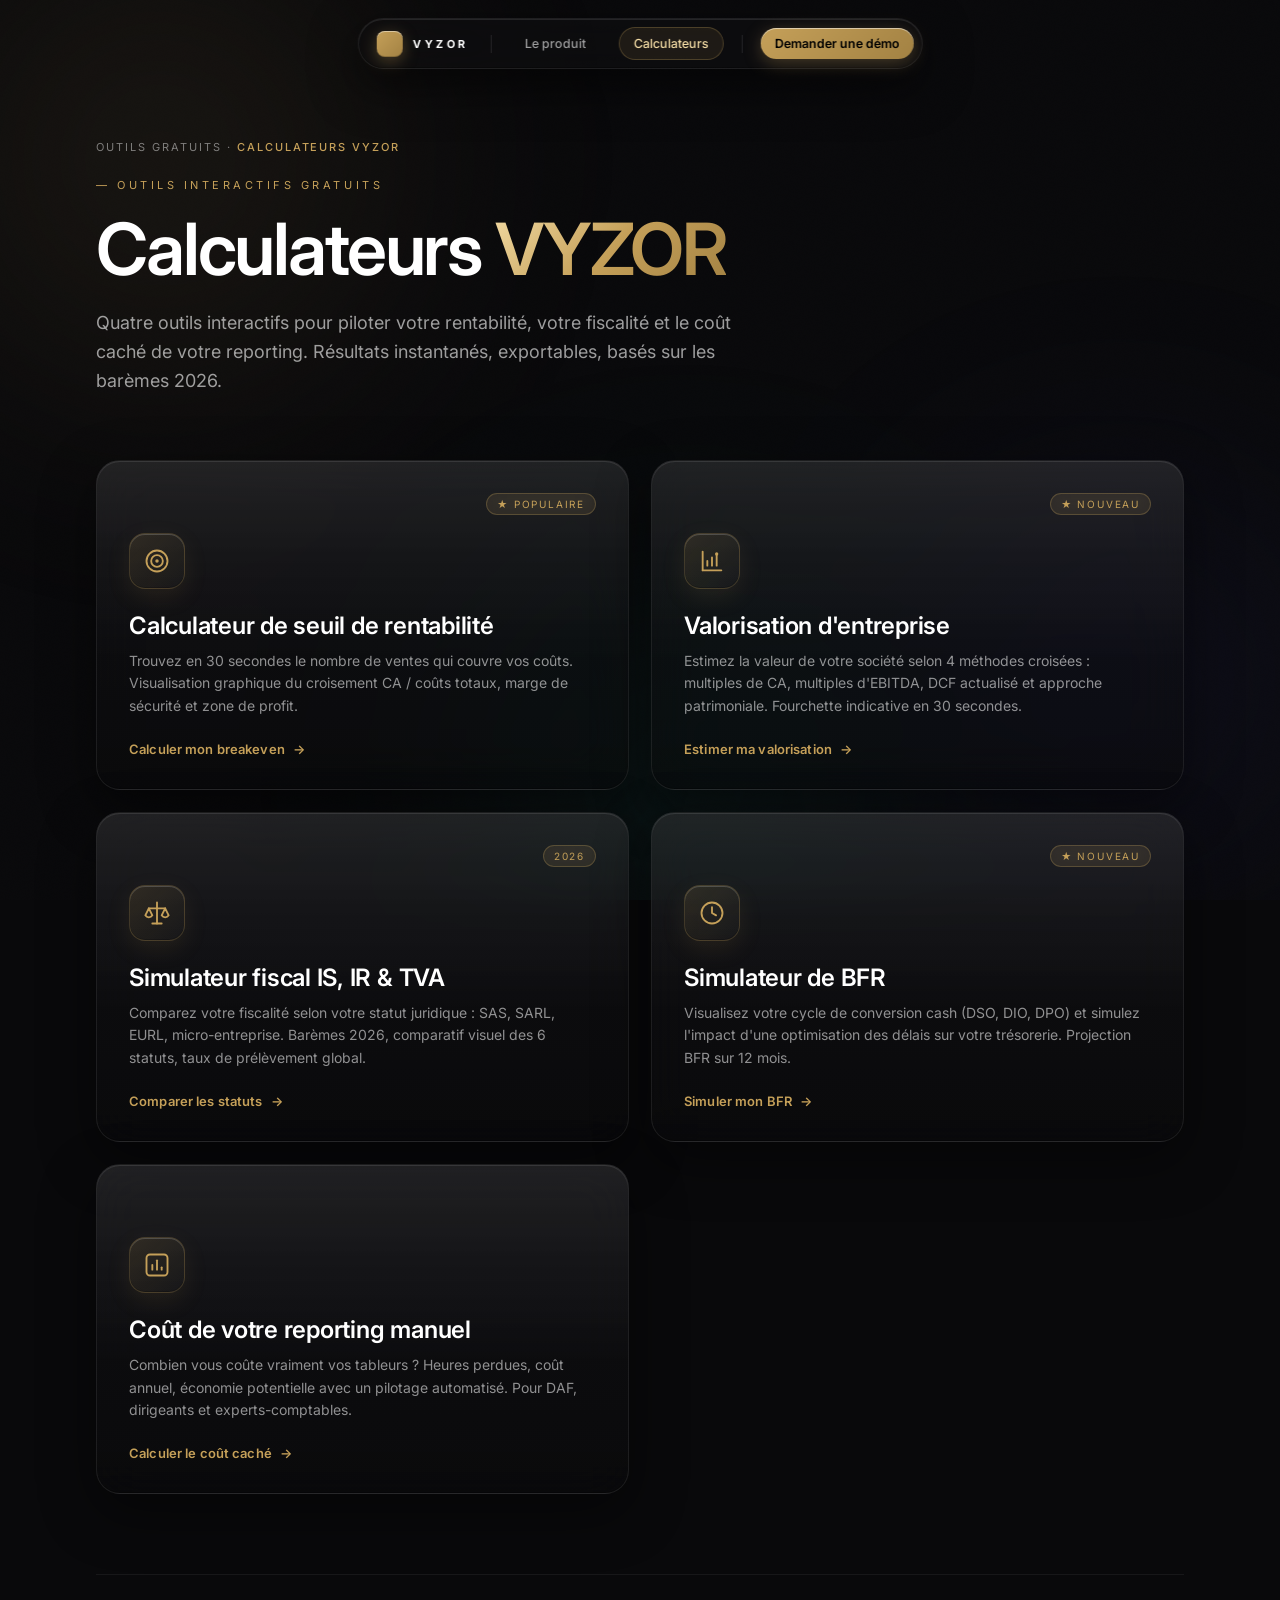
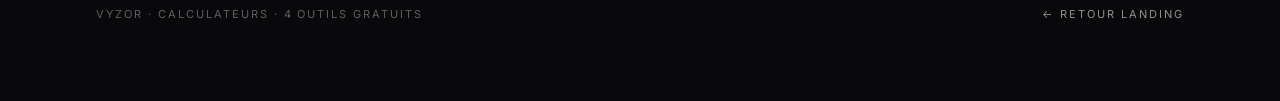
==== calculateurs.html @ 63b57f06 "Mise à jour landing Quantis : index, calculateurs, beta-glass, variant-a" ====
<!doctype html>
<html lang="fr">
<head>
  <meta charset="utf-8" />
  <title>VYZOR — Calculateurs</title>
  <meta name="viewport" content="width=device-width, initial-scale=1" />
  <link rel="preconnect" href="https://fonts.googleapis.com" />
  <link rel="preconnect" href="https://fonts.gstatic.com" crossorigin />
  <link href="https://fonts.googleapis.com/css2?family=Inter:wght@400;500;600;700;800;900&family=JetBrains+Mono:wght@400;500&display=swap" rel="stylesheet" />
  <style>
    /* ── Quantis Design Tokens ── */
    :root {
      --font-sans: 'Inter', system-ui, sans-serif;
      /* Numbers & metrics use Inter Bold (700) — kept under font-mono for back-compat */
      --font-mono: 'Inter', system-ui, sans-serif;

      --bg-base: #09090b;
      --bg-surface: #0f0f12;
      --bg-elevated: #18181b;

      --border-subtle: rgba(255, 255, 255, 0.06);
      --border-strong: rgba(255, 255, 255, 0.12);
      --border-solid: #27272a;

      --brand-gold: #C5A059;
      --brand-gold-dark: #a38243;
      --brand-gold-soft: rgba(197, 160, 89, 0.18);

      --text-primary: #ffffff;
      --text-secondary: #e4e4e7;
      --text-muted: #8b8b93;

      --status-success: #10B981;
      --status-error: #f43f5e;
      --status-warning: #C5A059;
    }

    html, body { margin: 0; padding: 0; background: var(--bg-base); }
    body {
      min-height: 100vh;
      font-family: var(--font-sans);
      color: var(--text-secondary);
      background: var(--bg-base);
      overflow-x: hidden;
    }
    * { box-sizing: border-box; }
    a { color: inherit; text-decoration: none; }
    ::selection { background: rgba(197, 160, 89, 0.35); color: #fff; }

    /* ── Liquid Glass ambient lights (very large, very soft) ── */
    .ambient {
      position: fixed; inset: 0; z-index: 0; pointer-events: none; overflow: hidden;
    }
    .ambient::before, .ambient::after {
      content: ""; position: absolute; border-radius: 50%;
      filter: blur(120px); opacity: 0.55;
    }
    .ambient::before {
      width: 720px; height: 720px;
      top: -200px; left: -200px;
      background: radial-gradient(circle, rgba(197, 160, 89, 0.22), transparent 70%);
    }
    .ambient::after {
      width: 640px; height: 640px;
      top: 40%; right: -160px;
      background: radial-gradient(circle, rgba(99, 102, 241, 0.18), transparent 70%);
    }
    .ambient .blob3 {
      position: absolute; bottom: -180px; left: 30%;
      width: 600px; height: 600px; border-radius: 50%;
      background: radial-gradient(circle, rgba(45, 212, 191, 0.10), transparent 70%);
      filter: blur(120px);
    }

    /* Subtle noise/grain layer */
    .grain {
      position: fixed; inset: 0; z-index: 1; pointer-events: none;
      opacity: 0.035; mix-blend-mode: overlay;
      background-image: url("data:image/svg+xml;utf8,<svg xmlns='http://www.w3.org/2000/svg' width='240' height='240'><filter id='n'><feTurbulence type='fractalNoise' baseFrequency='0.9' numOctaves='2'/></filter><rect width='100%25' height='100%25' filter='url(%23n)' opacity='0.7'/></svg>");
    }

    /* ── Floating top nav — Liquid Glass ── */
    .nav {
      position: fixed; top: 18px; left: 50%; transform: translateX(-50%);
      z-index: 60;
      display: flex; align-items: center; gap: 18px;
      padding: 8px 8px 8px 18px;
      border-radius: 999px;
      background: rgba(15,15,18,0.55);
      backdrop-filter: blur(28px) saturate(180%);
      -webkit-backdrop-filter: blur(28px) saturate(180%);
      border: 1px solid rgba(255,255,255,0.08);
      box-shadow:
        0 16px 48px rgba(0,0,0,0.55),
        inset 0 1px 0 rgba(255,255,255,0.10),
        inset 0 -1px 0 rgba(0,0,0,0.3);
    }
    .nav-brand { display: flex; align-items: center; gap: 10px; padding-right: 4px; }
    .nav-mark {
      width: 26px; height: 26px; border-radius: 8px;
      background: linear-gradient(135deg, var(--brand-gold) 0%, var(--brand-gold-dark) 100%);
      box-shadow:
        0 4px 16px rgba(197, 160, 89, 0.35),
        inset 0 1px 0 rgba(255,255,255,0.45),
        inset 0 -1px 0 rgba(0,0,0,0.2);
    }
    .nav-name { font-size: 11px; letter-spacing: 0.32em; font-weight: 700; color: #fff; }
    .nav-sep { width: 1px; height: 18px; background: rgba(255,255,255,0.10); }
    .nav-link {
      padding: 8px 14px; font-size: 12.5px; font-weight: 500; color: rgba(255,255,255,0.6);
      border-radius: 999px; border: 1px solid transparent; transition: color 220ms;
      white-space: nowrap;
    }
    .nav-link:hover { color: #fff; }
    .nav-link.active {
      color: #f3dca5;
      background: rgba(197, 160, 89, 0.10);
      border-color: rgba(197, 160, 89, 0.28);
    }
    .nav-cta {
      padding: 8px 14px; font-size: 12.5px; font-weight: 600; color: #000;
      background: linear-gradient(135deg, var(--brand-gold) 0%, var(--brand-gold-dark) 100%);
      border-radius: 999px;
      box-shadow:
        0 4px 18px rgba(197, 160, 89, 0.32),
        inset 0 1px 0 rgba(255,255,255,0.5);
    }

    .shell {
      position: relative; z-index: 2;
      max-width: 1200px; margin: 0 auto; padding: 140px 56px 80px;
    }

    .crumb {
      font-family: var(--font-mono);
      font-size: 11px; letter-spacing: 0.18em;
      color: rgba(255,255,255,0.45);
      text-transform: uppercase;
      margin-bottom: 24px;
    }
    .crumb b { color: var(--brand-gold); font-weight: 500; }

    .eyebrow {
      font-family: var(--font-mono);
      font-size: 11px; letter-spacing: 0.32em;
      color: var(--brand-gold); text-transform: uppercase;
      margin-bottom: 20px;
    }
    h1 {
      font-size: clamp(40px, 6vw, 72px);
      line-height: 1.02; letter-spacing: -0.03em;
      font-weight: 600; margin: 0 0 24px; max-width: 900px;
      color: var(--text-primary);
    }
    h1 em {
      font-style: normal;
      background: linear-gradient(135deg, #f3dca5 0%, var(--brand-gold) 50%, var(--brand-gold-dark) 100%);
      -webkit-background-clip: text; background-clip: text; color: transparent;
    }
    .lede {
      font-size: 18px; line-height: 1.6;
      color: rgba(255,255,255,0.6);
      max-width: 640px; margin: 0 0 64px;
    }

    /* ── Calculator cards — Liquid Glass slabs ── */
    .grid {
      display: grid;
      grid-template-columns: repeat(2, 1fr);
      gap: 22px;
    }
    @media (max-width: 760px) { .grid { grid-template-columns: 1fr; } }

    .card {
      position: relative;
      display: flex;
      flex-direction: column;
      padding: 32px;
      border-radius: 24px;
      border: 1px solid rgba(255,255,255,0.08);
      background:
        linear-gradient(180deg, rgba(255,255,255,0.04) 0%, rgba(255,255,255,0.01) 30%, rgba(0,0,0,0.20) 100%),
        rgba(15, 15, 18, 0.55);
      backdrop-filter: blur(24px) saturate(170%);
      -webkit-backdrop-filter: blur(24px) saturate(170%);
      box-shadow:
        0 18px 56px rgba(0,0,0,0.45),
        inset 0 1px 0 rgba(255,255,255,0.10),
        inset 0 -1px 0 rgba(0,0,0,0.3);
      transition:
        transform 360ms cubic-bezier(0.22,1,0.36,1),
        border-color 280ms,
        box-shadow 360ms;
      min-height: 280px;
      overflow: hidden;
    }
    /* specular top highlight (Apple-style sheen) */
    .card::before {
      content: "";
      position: absolute;
      inset: 0 0 auto 0;
      height: 60%;
      background: linear-gradient(180deg, rgba(255,255,255,0.10) 0%, transparent 100%);
      opacity: 0.5;
      pointer-events: none;
      mix-blend-mode: screen;
    }
    /* gold cursor follow glow */
    .card::after {
      content: "";
      position: absolute; inset: 0;
      background: radial-gradient(
        320px circle at var(--mx, 50%) var(--my, 0%),
        rgba(197, 160, 89, 0.18),
        transparent 60%
      );
      opacity: 0;
      transition: opacity 360ms;
      pointer-events: none;
    }
    .card:hover {
      transform: translateY(-4px);
      border-color: rgba(197, 160, 89, 0.32);
      box-shadow:
        0 28px 72px rgba(0,0,0,0.55),
        0 0 0 1px rgba(197, 160, 89, 0.18),
        inset 0 1px 0 rgba(255,255,255,0.14),
        inset 0 -1px 0 rgba(0,0,0,0.3);
    }
    .card:hover::after { opacity: 1; }

    .card-head {
      display: flex; justify-content: flex-end; align-items: center;
      min-height: 22px;
      margin-bottom: 18px;
      position: relative; z-index: 1;
    }
    .card-head:empty { display: none; margin: 0; }
    .card-num {
      font-family: var(--font-mono);
      font-size: 10px; letter-spacing: 0.28em;
      color: rgba(255,255,255,0.4);
      text-transform: uppercase;
    }
    .card-tag {
      font-family: var(--font-mono);
      font-size: 10px; letter-spacing: 0.18em;
      text-transform: uppercase;
      padding: 4px 10px; border-radius: 999px;
      border: 1px solid rgba(197, 160, 89, 0.28);
      background: rgba(197, 160, 89, 0.10);
      color: var(--brand-gold);
      backdrop-filter: blur(8px);
    }
    .card-icon-wrap {
      position: relative; z-index: 1;
      width: 56px; height: 56px;
      border-radius: 16px;
      display: flex; align-items: center; justify-content: center;
      margin-bottom: 22px;
      color: var(--brand-gold);
      background:
        linear-gradient(135deg, rgba(197,160,89,0.14) 0%, rgba(255,255,255,0.02) 100%);
      border: 1px solid rgba(197,160,89,0.22);
      box-shadow:
        inset 0 1px 0 rgba(255,255,255,0.18),
        inset 0 -1px 0 rgba(0,0,0,0.2),
        0 8px 24px rgba(197,160,89,0.10);
      transition: transform 360ms cubic-bezier(0.22,1,0.36,1), border-color 280ms;
    }
    .card:hover .card-icon-wrap {
      transform: translateY(-2px) rotate(-2deg);
      border-color: rgba(197,160,89,0.45);
    }
    .card-icon-wrap svg {
      width: 28px; height: 28px;
      stroke: var(--brand-gold);
      stroke-width: 1.6;
      fill: none;
      stroke-linecap: round;
      stroke-linejoin: round;
    }
    .card-title {
      font-size: 24px; font-weight: 600; letter-spacing: -0.01em;
      color: #fff; margin: 0 0 10px;
      position: relative; z-index: 1;
    }
    .card-desc {
      font-size: 14px; line-height: 1.6;
      color: rgba(255,255,255,0.55);
      margin: 0 0 24px;
      flex: 1;
      position: relative; z-index: 1;
    }
    .card-cta {
      display: inline-flex; align-items: center; gap: 8px;
      font-size: 13px; font-weight: 600; letter-spacing: 0.01em;
      color: var(--brand-gold);
      transition: gap 220ms;
      position: relative; z-index: 1;
    }
    .card:hover .card-cta { gap: 12px; }
    .card-cta::after {
      content: "→";
      transition: transform 220ms;
    }
    .card:hover .card-cta::after { transform: translateX(2px); }

    .footer {
      margin-top: 80px; padding-top: 32px;
      border-top: 1px solid var(--border-subtle);
      display: flex; justify-content: space-between; flex-wrap: wrap; gap: 16px;
      font-family: var(--font-mono);
      font-size: 11px; letter-spacing: 0.18em;
      text-transform: uppercase;
      color: rgba(255,255,255,0.35);
    }
    .footer a { color: rgba(255,255,255,0.55); }
    .footer a:hover { color: var(--brand-gold); }
  </style>
</head>
<body>

  <div class="ambient"><div class="blob3"></div></div>
  <div class="grain"></div>

  <!-- ── Top nav ── -->
  <nav class="nav">
    <a class="nav-brand" href="index.html">
      <div class="nav-mark"></div>
      <div class="nav-name">VYZOR</div>
    </a>
    <span class="nav-sep"></span>
    <a class="nav-link" href="index.html#produit">Le produit</a>
    <a class="nav-link active" href="calculateurs.html">Calculateurs</a>
    <span class="nav-sep"></span>
    <a class="nav-cta" href="index.html?contact=1#beta" data-contact>Demander une démo</a>
  </nav>

  <div class="shell">
    <div class="crumb">Outils gratuits · <b>Calculateurs VYZOR</b></div>

    <div class="eyebrow">— Outils interactifs gratuits</div>
    <h1>Calculateurs <em>VYZOR</em></h1>
    <p class="lede">
      Quatre outils interactifs pour piloter votre rentabilité, votre fiscalité et le coût caché
      de votre reporting. Résultats instantanés, exportables, basés sur les barèmes 2026.
    </p>

    <div class="grid" id="grid">

      <a class="card" href="calculateurs/breakeven.html">
        <div class="card-head">
          <span class="card-tag">★ Populaire</span>
        </div>
        <div class="card-icon-wrap">
          <svg viewBox="0 0 24 24" aria-hidden="true">
            <circle cx="12" cy="12" r="9"/>
            <circle cx="12" cy="12" r="5"/>
            <circle cx="12" cy="12" r="1.5" fill="currentColor" stroke="none"/>
          </svg>
        </div>
        <h3 class="card-title">Calculateur de seuil de rentabilité</h3>
        <p class="card-desc">
          Trouvez en 30 secondes le nombre de ventes qui couvre vos coûts. Visualisation graphique
          du croisement CA / coûts totaux, marge de sécurité et zone de profit.
        </p>
        <span class="card-cta">Calculer mon breakeven</span>
      </a>

      <a class="card" href="calculateurs/valorisation.html">
        <div class="card-head">
          <span class="card-tag">★ Nouveau</span>
        </div>
        <div class="card-icon-wrap">
          <svg viewBox="0 0 24 24" aria-hidden="true">
            <path d="M4 20 L4 4"/>
            <path d="M4 20 L20 20"/>
            <path d="M8 16 L8 12"/>
            <path d="M12 16 L12 9"/>
            <path d="M16 16 L16 6"/>
            <circle cx="16" cy="6" r="1.4" fill="currentColor" stroke="none"/>
          </svg>
        </div>
        <h3 class="card-title">Valorisation d'entreprise</h3>
        <p class="card-desc">
          Estimez la valeur de votre société selon 4 méthodes croisées : multiples de CA,
          multiples d'EBITDA, DCF actualisé et approche patrimoniale. Fourchette indicative en 30 secondes.
        </p>
        <span class="card-cta">Estimer ma valorisation</span>
      </a>

      <a class="card" href="calculateurs/fiscal.html">
        <div class="card-head">
          <span class="card-tag">2026</span>
        </div>
        <div class="card-icon-wrap">
          <svg viewBox="0 0 24 24" aria-hidden="true">
            <path d="M12 3 L12 21"/>
            <path d="M5 8 L19 8"/>
            <path d="M5 8 L2 14 A3.5 3.5 0 0 0 8 14 Z"/>
            <path d="M19 8 L16 14 A3.5 3.5 0 0 0 22 14 Z"/>
            <path d="M8 21 L16 21"/>
          </svg>
        </div>
        <h3 class="card-title">Simulateur fiscal IS, IR & TVA</h3>
        <p class="card-desc">
          Comparez votre fiscalité selon votre statut juridique : SAS, SARL, EURL, micro-entreprise.
          Barèmes 2026, comparatif visuel des 6 statuts, taux de prélèvement global.
        </p>
        <span class="card-cta">Comparer les statuts</span>
      </a>

      <a class="card" href="calculateurs/bfr.html">
        <div class="card-head">
          <span class="card-tag">★ Nouveau</span>
        </div>
        <div class="card-icon-wrap">
          <svg viewBox="0 0 24 24" aria-hidden="true">
            <circle cx="12" cy="12" r="9"/>
            <path d="M12 7 L12 12 L15.5 14"/>
          </svg>
        </div>
        <h3 class="card-title">Simulateur de BFR</h3>
        <p class="card-desc">
          Visualisez votre cycle de conversion cash (DSO, DIO, DPO) et simulez l'impact
          d'une optimisation des délais sur votre trésorerie. Projection BFR sur 12 mois.
        </p>
        <span class="card-cta">Simuler mon BFR</span>
      </a>

      <a class="card" href="calculateurs/reporting.html">
        <div class="card-head">
        </div>
        <div class="card-icon-wrap">
          <svg viewBox="0 0 24 24" aria-hidden="true">
            <rect x="3" y="3" width="18" height="18" rx="3"/>
            <path d="M8 16 L8 12"/>
            <path d="M12 16 L12 8"/>
            <path d="M16 16 L16 14"/>
          </svg>
        </div>
        <h3 class="card-title">Coût de votre reporting manuel</h3>
        <p class="card-desc">
          Combien vous coûte vraiment vos tableurs ? Heures perdues, coût annuel, économie potentielle
          avec un pilotage automatisé. Pour DAF, dirigeants et experts-comptables.
        </p>
        <span class="card-cta">Calculer le coût caché</span>
      </a>

    </div>

    <div class="footer">
      <div>VYZOR · Calculateurs · 4 outils gratuits</div>
      <a href="index.html">← Retour landing</a>
    </div>
  </div>

  <script>
    // Cursor-tracking gold glow on cards
    document.querySelectorAll('.card').forEach((c) => {
      c.addEventListener('pointermove', (e) => {
        const r = c.getBoundingClientRect();
        c.style.setProperty('--mx', ((e.clientX - r.left) / r.width * 100) + '%');
        c.style.setProperty('--my', ((e.clientY - r.top) / r.height * 100) + '%');
      });
    });
  </script>
</body>
</html>
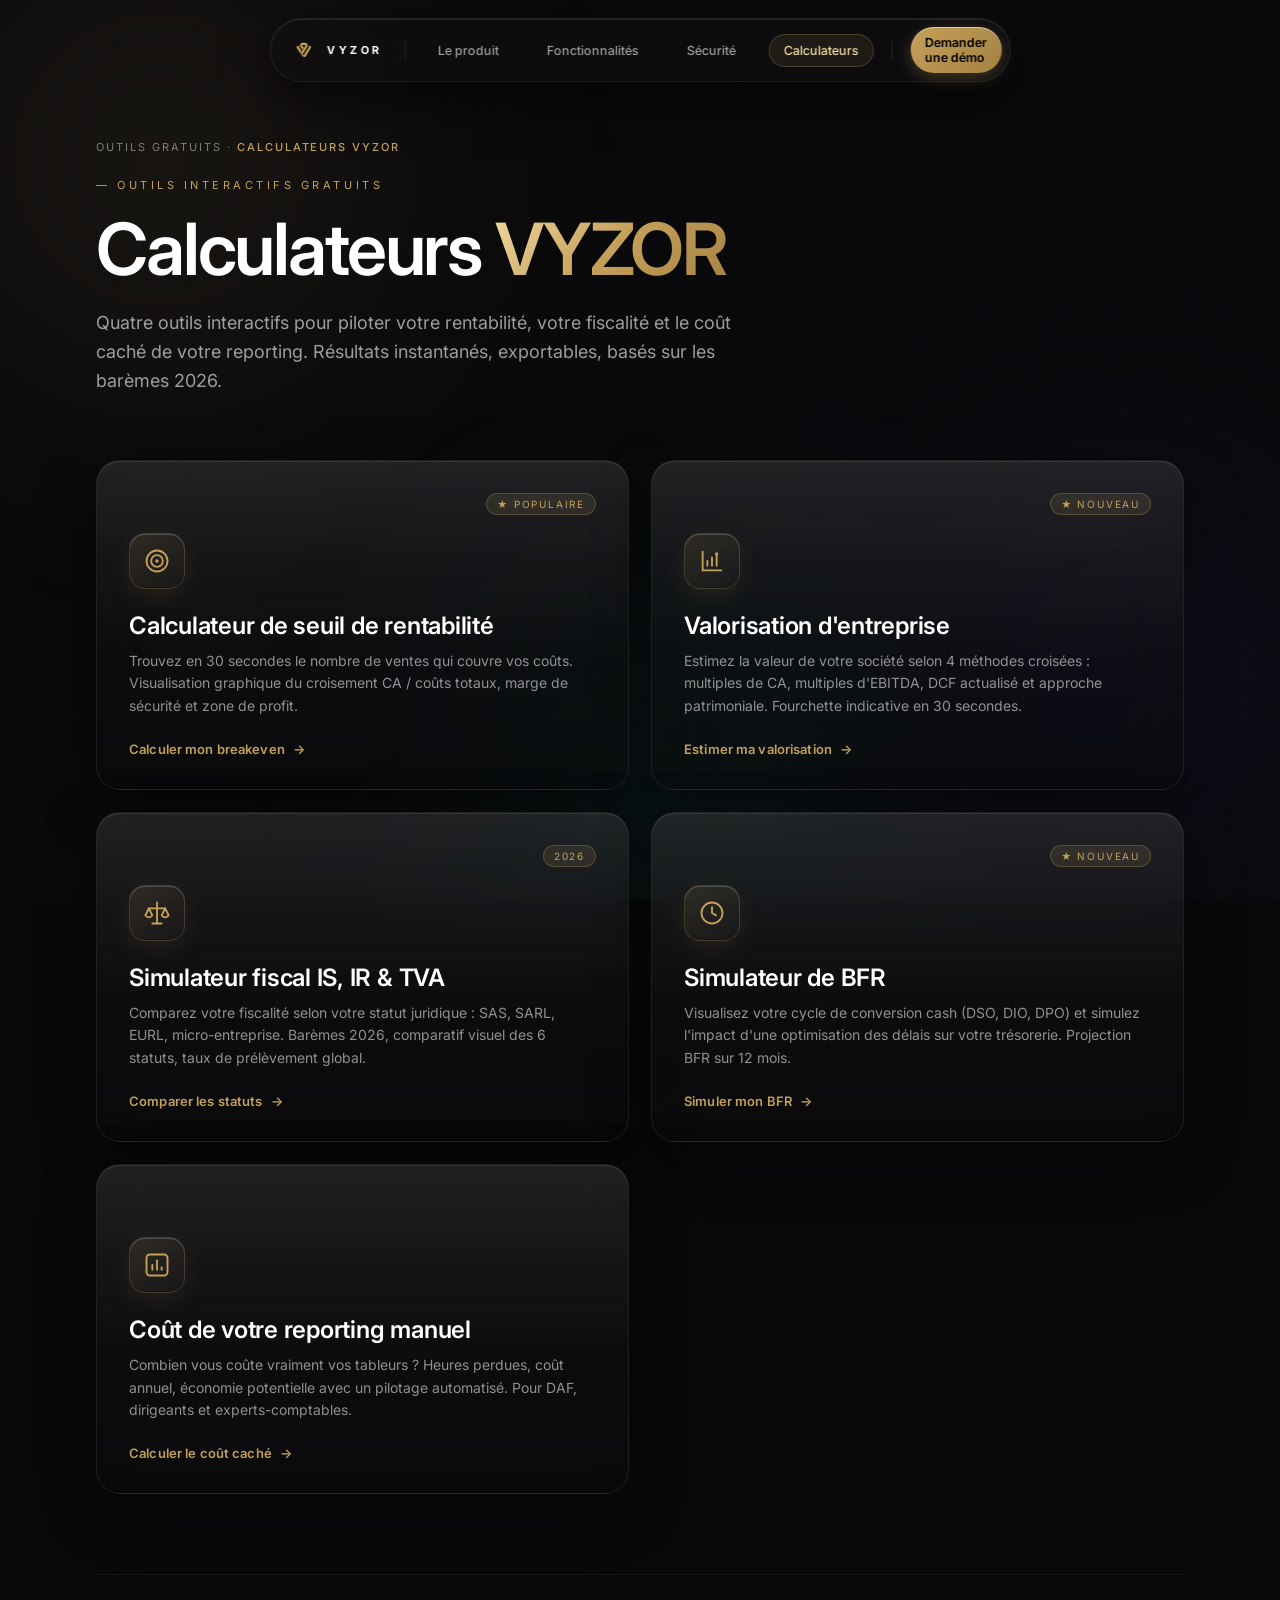
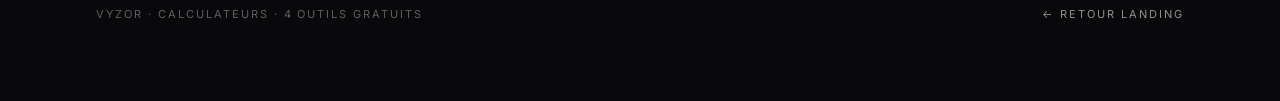
==== commit 4cc6f47e: "feat(landing): mise à jour vers final 7 — pages sécurité/fonctionnalités, favicons, PWA & OG - Nouve" ====
--- a/calculateurs.html
+++ b/calculateurs.html
@@ -4,9 +4,26 @@
   <meta charset="utf-8" />
   <title>VYZOR — Calculateurs</title>
   <meta name="viewport" content="width=device-width, initial-scale=1" />
+  <!-- Favicons + Open Graph (Vyzor ribbon) -->
+  <link rel="icon" type="image/png" sizes="32x32" href="favicon-32.png" />
+  <link rel="icon" type="image/png" sizes="16x16" href="favicon-16.png" />
+  <link rel="icon" type="image/png" sizes="48x48" href="favicon-48.png" />
+  <link rel="icon" type="image/png" sizes="96x96" href="favicon-96.png" />
+  <link rel="apple-touch-icon" sizes="180x180" href="apple-touch-icon.png" />
+  <link rel="icon" type="image/svg+xml" href="vyzor-mark.svg" />
+  <meta name="theme-color" content="#0f1530" />
+  <meta property="og:image" content="https://vyzor.fr/og-image.png" />
+  <meta property="og:image:width" content="1200" />
+  <meta property="og:image:height" content="630" />
+  <meta property="og:type" content="website" />
+  <meta property="og:site_name" content="VYZOR" />
+  <meta name="twitter:card" content="summary_large_image" />
+  <meta name="twitter:image" content="https://vyzor.fr/og-image.png" />
+
   <link rel="preconnect" href="https://fonts.googleapis.com" />
   <link rel="preconnect" href="https://fonts.gstatic.com" crossorigin />
   <link href="https://fonts.googleapis.com/css2?family=Inter:wght@400;500;600;700;800;900&family=JetBrains+Mono:wght@400;500&display=swap" rel="stylesheet" />
+  <link rel="stylesheet" href="responsive.css" />
   <style>
     /* ── Quantis Design Tokens ── */
     :root {
@@ -95,14 +112,9 @@
         inset 0 1px 0 rgba(255,255,255,0.10),
         inset 0 -1px 0 rgba(0,0,0,0.3);
     }
-    .nav-brand { display: flex; align-items: center; gap: 10px; padding-right: 4px; }
+    .nav-brand { display: flex; align-items: center; gap: 10px; padding: 0 4px 0 2px; }
     .nav-mark {
-      width: 26px; height: 26px; border-radius: 8px;
-      background: linear-gradient(135deg, var(--brand-gold) 0%, var(--brand-gold-dark) 100%);
-      box-shadow:
-        0 4px 16px rgba(197, 160, 89, 0.35),
-        inset 0 1px 0 rgba(255,255,255,0.45),
-        inset 0 -1px 0 rgba(0,0,0,0.2);
+      width: 26px; height: 26px; display: block; flex-shrink: 0;
     }
     .nav-name { font-size: 11px; letter-spacing: 0.32em; font-weight: 700; color: #fff; }
     .nav-sep { width: 1px; height: 18px; background: rgba(255,255,255,0.10); }
@@ -325,19 +337,27 @@
   <div class="grain"></div>
 
   <!-- ── Top nav ── -->
-  <nav class="nav">
+  <nav class="nav calc-nav-pill">
     <a class="nav-brand" href="index.html">
-      <div class="nav-mark"></div>
+      <svg class="nav-mark" viewBox="0 0 1024 1024" aria-label="Vyzor">
+        <g transform="translate(0,1024) scale(0.1,-0.1)" fill="var(--brand-gold)" stroke="none">
+          <path d="M4630 7940 c-497 -24 -562 -60 -753 -410 -286 -527 -307 -590 -263 -770 49 -194 90 -265 613 -1035 75 -110 176 -260 225 -332 49 -73 93 -133 98 -133 11 0 30 28 304 458 l206 323 -92 132 c-51 73 -114 164 -140 202 -27 39 -82 117 -123 175 -350 499 -347 493 -279 512 261 74 829 88 1258 33 248 -33 248 -32 173 -153 -56 -91 -384 -596 -416 -642 -10 -14 -52 -79 -93 -145 -41 -66 -131 -205 -200 -310 -402 -613 -872 -1358 -957 -1515 -199 -370 -211 -748 -34 -1092 67 -133 374 -596 466 -705 71 -83 150 -149 167 -138 6 4 -4 23 -24 47 -144 168 -202 494 -134 753 73 278 70 272 716 1295 89 140 179 284 202 320 22 36 76 121 120 190 44 69 121 190 171 270 50 80 141 226 204 325 714 1130 738 1211 502 1657 -30 57 -78 147 -106 200 -228 433 -271 459 -806 488 -203 11 -771 11 -1005 0z"/>
+          <path d="M3130 6838 c-135 -44 -328 -107 -429 -140 -102 -33 -211 -73 -243 -89 -205 -104 -264 -350 -140 -590 22 -41 203 -322 404 -625 201 -302 418 -630 483 -729 65 -99 168 -256 230 -350 61 -93 153 -233 202 -310 144 -222 204 -306 212 -301 4 3 11 56 14 118 12 241 117 534 282 789 24 38 54 87 64 108 l20 39 -196 293 c-108 162 -208 312 -222 334 -14 22 -92 139 -172 260 -363 549 -376 570 -420 694 -68 193 -35 346 106 488 116 117 127 116 -195 11z"/>
+          <path d="M6855 6910 c-3 -5 14 -22 37 -38 111 -76 188 -197 208 -326 29 -185 -56 -383 -385 -891 -68 -105 -652 -1041 -686 -1099 -19 -33 -59 -96 -87 -139 -29 -43 -52 -80 -52 -82 0 -6 -353 -571 -467 -748 -40 -62 -82 -130 -94 -152 -12 -22 -58 -76 -103 -121 -118 -117 -232 -150 -362 -105 -64 23 -57 32 -80 -108 -21 -129 -15 -233 21 -354 163 -560 700 -615 1090 -112 56 72 250 379 414 655 35 58 73 121 86 140 26 40 275 444 409 665 51 83 113 183 139 223 26 40 47 74 47 76 0 4 145 242 260 426 86 139 237 384 348 565 57 94 127 208 156 255 214 345 244 404 267 520 43 217 -77 414 -291 478 -83 25 -472 149 -663 212 -114 37 -209 64 -212 60z"/>
+        </g>
+      </svg>
       <div class="nav-name">VYZOR</div>
     </a>
-    <span class="nav-sep"></span>
-    <a class="nav-link" href="index.html#produit">Le produit</a>
-    <a class="nav-link active" href="calculateurs.html">Calculateurs</a>
-    <span class="nav-sep"></span>
+    <span class="nav-sep calc-nav-links"></span>
+    <a class="nav-link calc-nav-links" href="index.html#produit">Le produit</a>
+    <a class="nav-link calc-nav-links" href="fonctionnalites.html">Fonctionnalités</a>
+    <a class="nav-link calc-nav-links" href="securite.html">Sécurité</a>
+    <a class="nav-link active calc-nav-links" href="calculateurs.html">Calculateurs</a>
+    <span class="nav-sep calc-nav-links"></span>
     <a class="nav-cta" href="index.html?contact=1#beta" data-contact>Demander une démo</a>
   </nav>
 
-  <div class="shell">
+  <div class="shell calc-shell">
     <div class="crumb">Outils gratuits · <b>Calculateurs VYZOR</b></div>
 
     <div class="eyebrow">— Outils interactifs gratuits</div>
--- a/responsive.css
+++ b/responsive.css
@@ -0,0 +1,367 @@
+/* responsive.css — surcouche mobile/tablette pour VYZOR
+   Stratégie : on conserve les styles desktop existants (inline + classes)
+   et on les écrase via media queries + !important sur mobile.
+   Breakpoints :
+     - tablette  : <= 980px
+     - mobile L  : <= 720px
+     - mobile S  : <= 420px
+*/
+
+html, body { -webkit-text-size-adjust: 100%; }
+
+/* ============================================================
+   TABLETTE  (<= 980px)
+   ============================================================ */
+@media (max-width: 980px) {
+
+  /* —— Hero cinématique —— */
+  .vz-hero-grid {
+    grid-template-columns: 1fr !important;
+    gap: 24px !important;
+    padding: 24px clamp(16px, 5vw, 32px) !important;
+    text-align: center !important;
+  }
+  .vz-hero-copy { text-align: center !important; }
+  .vz-hero-copy p { margin-left: auto !important; margin-right: auto !important; }
+  .vz-hero-copy > div:last-child { justify-content: center !important; }
+
+  .vz-hero-brand {
+    text-align: center !important;
+    font-size: clamp(48px, 10vw, 84px) !important;
+  }
+  .vz-hero-card {
+    width: 92vw !important;
+    height: auto !important;
+    max-height: 92vh !important;
+  }
+  .vz-hero-dashboard { max-width: 360px !important; }
+  .vz-hero-badge-tl, .vz-hero-badge-br { display: none !important; }
+
+  /* —— Méthodologie —— */
+  .vz-method-header {
+    grid-template-columns: 1fr !important;
+    gap: 16px !important;
+  }
+  .vz-method-header > p {
+    padding-left: 0 !important;
+    border-left: none !important;
+    border-top: 1px solid rgba(255,255,255,0.08) !important;
+    padding-top: 16px !important;
+  }
+  .vz-method-panel {
+    grid-template-columns: 1fr !important;
+  }
+  .vz-method-panel > div:first-child {
+    border-right: none !important;
+    border-bottom: 1px solid rgba(255,255,255,0.08) !important;
+    padding: 28px 24px !important;
+  }
+  .vz-method-panel > div:last-child {
+    padding: 24px !important;
+  }
+  /* La pastille stat (24 ratios / VYZOR SCORE / 90j) sortait du flow et
+     se posait au-dessus du preview. Sur tablette/mobile on la met inline,
+     en haut, alignée à gauche au-dessus du graphique. */
+  .vz-method-stat {
+    position: static !important;
+    top: auto !important;
+    right: auto !important;
+    align-self: flex-start !important;
+    justify-self: flex-start !important;
+    margin: 0 0 16px !important;
+    width: max-content !important;
+  }
+  /* Le wrapper grid place-items: center → on revient en flex column pour
+     que la pastille apparaisse au-dessus du preview, pas centrée par-dessus. */
+  .vz-method-panel > div:last-child {
+    display: flex !important;
+    flex-direction: column !important;
+    align-items: flex-start !important;
+    justify-content: flex-start !important;
+  }
+  .vz-method-panel > div:last-child > div:nth-child(2) {
+    /* le wrapper du preview — on le force pleine largeur */
+    width: 100% !important;
+    max-width: 100% !important;
+  }
+
+  /* —— Beta cards —— */
+  .vz-beta-grid {
+    grid-template-columns: 1fr !important;
+  }
+
+  /* —— Footer —— */
+  .vz-footer-main {
+    grid-template-columns: 1fr !important;
+    padding: 40px 28px 32px !important;
+    gap: 36px !important;
+  }
+  .vz-footer-nav {
+    grid-template-columns: repeat(3, 1fr) !important;
+    gap: 20px !important;
+  }
+  .vz-footer-bottom {
+    padding: 18px 28px !important;
+    flex-wrap: wrap !important;
+    gap: 14px !important;
+  }
+
+  /* —— Calculateurs page shell —— */
+  .calc-shell { padding: 120px 28px 64px !important; }
+}
+
+/* ============================================================
+   MOBILE LARGE  (<= 720px)
+   ============================================================ */
+@media (max-width: 720px) {
+
+  /* —— Container global de la page (RestOfPage) —— */
+  .vz-page-pad {
+    padding: 0 18px !important;
+  }
+
+  /* —— NAV : compresser, masquer "Se connecter" + "Calculateurs" pour ne garder que CTA —— */
+  .vz-nav-wrap {
+    left: 12px !important;
+    right: 12px !important;
+    transform: none !important;
+    width: auto !important;
+  }
+  .vz-nav-wrap > div {
+    width: 100% !important;
+    justify-content: space-between !important;
+    gap: 6px !important;
+    padding: 6px 6px 6px 10px !important;
+  }
+  .vz-nav-divider, .vz-nav-links, .vz-nav-login { display: none !important; }
+  .vz-nav-cta {
+    padding: 8px 12px !important;
+    font-size: 11.5px !important;
+  }
+
+  /* —— Hero —— */
+  .vz-hero-tagline {
+    font-size: clamp(34px, 9vw, 52px) !important;
+  }
+  .vz-hero-card {
+    width: 94vw !important;
+    border-radius: 24px !important;
+  }
+  .vz-hero-grid {
+    padding: 22px 18px !important;
+    gap: 20px !important;
+  }
+  .vz-hero-cta-row {
+    flex-direction: column !important;
+    width: 100% !important;
+  }
+  .vz-hero-cta-row > a {
+    width: 100% !important;
+    justify-content: center !important;
+  }
+  .vz-hero-cta-title {
+    font-size: clamp(28px, 7.5vw, 44px) !important;
+  }
+
+  /* —— Méthodologie —— */
+  .vz-method-header h2 {
+    font-size: clamp(32px, 8vw, 44px) !important;
+  }
+  .vz-method-steps {
+    gap: 10px !important;
+  }
+  .vz-method-step-label {
+    font-size: 12px !important;
+  }
+  .vz-method-num {
+    font-size: 44px !important;
+  }
+  .vz-method-panel h3 {
+    font-size: 22px !important;
+  }
+
+  /* —— Features —— */
+  .vz-features-head {
+    flex-direction: column !important;
+    align-items: stretch !important;
+  }
+  .vz-features-head > div:last-child {
+    align-items: stretch !important;
+  }
+  .feat-switch {
+    width: 100% !important;
+    justify-content: space-between !important;
+  }
+  .feat-switch__btn {
+    flex: 1 !important;
+    padding: 10px 8px !important;
+    font-size: 12px !important;
+    justify-content: center !important;
+  }
+
+  /* —— Beta —— */
+  .vz-beta-head {
+    flex-direction: column !important;
+    align-items: flex-start !important;
+  }
+  .vz-beta-head > div:last-child { text-align: left !important; }
+
+  /* —— Variant A (legacy fallback) —— */
+  .vz-vA-hero {
+    grid-template-columns: 1fr !important;
+    gap: 32px !important;
+  }
+  .vz-vA-demo {
+    grid-template-columns: 1fr !important;
+    padding: 28px 22px !important;
+  }
+  .vz-vA-faq {
+    grid-template-columns: 1fr !important;
+    gap: 24px !important;
+  }
+  .vz-vA-testimonials {
+    grid-template-columns: 1fr !important;
+  }
+
+  /* —— Beta form (anciens) —— */
+  .vz-betaform {
+    grid-template-columns: 1fr !important;
+    padding: 28px 22px !important;
+    gap: 28px !important;
+  }
+
+  /* —— Footer —— */
+  .vz-footer-main {
+    padding: 32px 20px 28px !important;
+  }
+  .vz-footer-nav {
+    grid-template-columns: 1fr 1fr !important;
+    gap: 24px 18px !important;
+  }
+  .vz-footer-bottom {
+    padding: 16px 20px !important;
+    flex-direction: column !important;
+    align-items: flex-start !important;
+  }
+  .vz-footer-bottom > div:last-child {
+    flex-wrap: wrap !important;
+    gap: 12px 16px !important;
+  }
+
+  /* Footer signature géante : on réduit la hauteur */
+  .vz-footer-signature {
+    height: 80px !important;
+  }
+
+  /* —— Calculateurs page —— */
+  .calc-shell { padding: 100px 18px 56px !important; }
+  .calc-nav-pill {
+    left: 12px !important;
+    right: 12px !important;
+    transform: none !important;
+    padding: 6px 10px !important;
+    gap: 6px !important;
+  }
+  .calc-nav-links { display: none !important; }
+}
+
+/* ============================================================
+   MOBILE PETIT  (<= 420px)
+   ============================================================ */
+@media (max-width: 420px) {
+
+  .vz-hero-tagline {
+    font-size: clamp(30px, 10vw, 42px) !important;
+  }
+  .vz-hero-grid {
+    padding: 18px 14px !important;
+  }
+  .vz-hero-card {
+    border-radius: 20px !important;
+  }
+  .vz-method-num {
+    font-size: 38px !important;
+  }
+  .vz-footer-nav {
+    grid-template-columns: 1fr !important;
+  }
+  .feat-card { height: 88px !important; }
+  .feat-card:hover { height: 168px !important; }
+  .feat-card__title { font-size: 15px !important; }
+  .feat-card__inner { padding: 0 16px !important; gap: 14px !important; }
+}
+
+/* ============================================================
+   PERF MOBILE — désactivation des effets coûteux <= 720px
+   ============================================================
+   Cible : backdrop-filter, gros filter:blur, animations décoratives,
+   3D / perspective. Tout est neutralisé pour éviter le jank scroll.
+*/
+@media (max-width: 720px) {
+  /* 1. Tous les backdrop-filter → off (très cher sur GPU mobile) */
+  *,
+  *::before,
+  *::after {
+    backdrop-filter: none !important;
+    -webkit-backdrop-filter: none !important;
+  }
+
+  /* 2. Filter:blur sur les éléments décoratifs → off */
+  [aria-hidden="true"],
+  [aria-hidden="true"]::before,
+  [aria-hidden="true"]::after {
+    filter: none !important;
+  }
+
+  /* 3. Animations décoratives → off (uniquement sur éléments aria-hidden,
+        on garde les animations utiles comme le pulse status) */
+  [aria-hidden="true"],
+  [aria-hidden="true"] *,
+  [aria-hidden="true"]::before,
+  [aria-hidden="true"]::after {
+    animation: none !important;
+  }
+
+  /* 4. 3D / perspective → flatten pour économiser des composites */
+  [style*="perspective"] {
+    perspective: none !important;
+  }
+
+  /* 5. will-change → auto pour libérer la mémoire GPU */
+  * { will-change: auto !important; }
+}
+
+/* ============================================================
+   Petits tweaks transverses
+   ============================================================ */
+
+
+/* Empêcher les overflow horizontaux sur les badges, formulaires, etc. */
+@media (max-width: 720px) {
+  body { overflow-x: hidden !important; }
+  img, svg { max-width: 100%; height: auto; }
+  .beta-modal { padding: 24px !important; max-width: calc(100vw - 24px) !important; }
+}
+
+/* Preserve tap targets (Apple HIG : 44px minimum) */
+@media (max-width: 720px) {
+  a[href], button {
+    min-height: 40px;
+  }
+  /* exclude tiny inline links inside paragraphs */
+  p a, span a, .vz-nav-cta, .feat-switch__btn, .calc-shell a {
+    min-height: 0;
+  }
+}
+
+/* —— Duo de cartes "Explore more" : empiler sur mobile —— */
+@media (max-width: 720px) {
+  .vz-explore-more {
+    grid-template-columns: 1fr !important;
+    margin-top: -16px !important;
+    margin-bottom: 56px !important;
+  }
+  .vz-explore-more a > div > div:last-child {
+    white-space: normal !important;
+  }
+}
